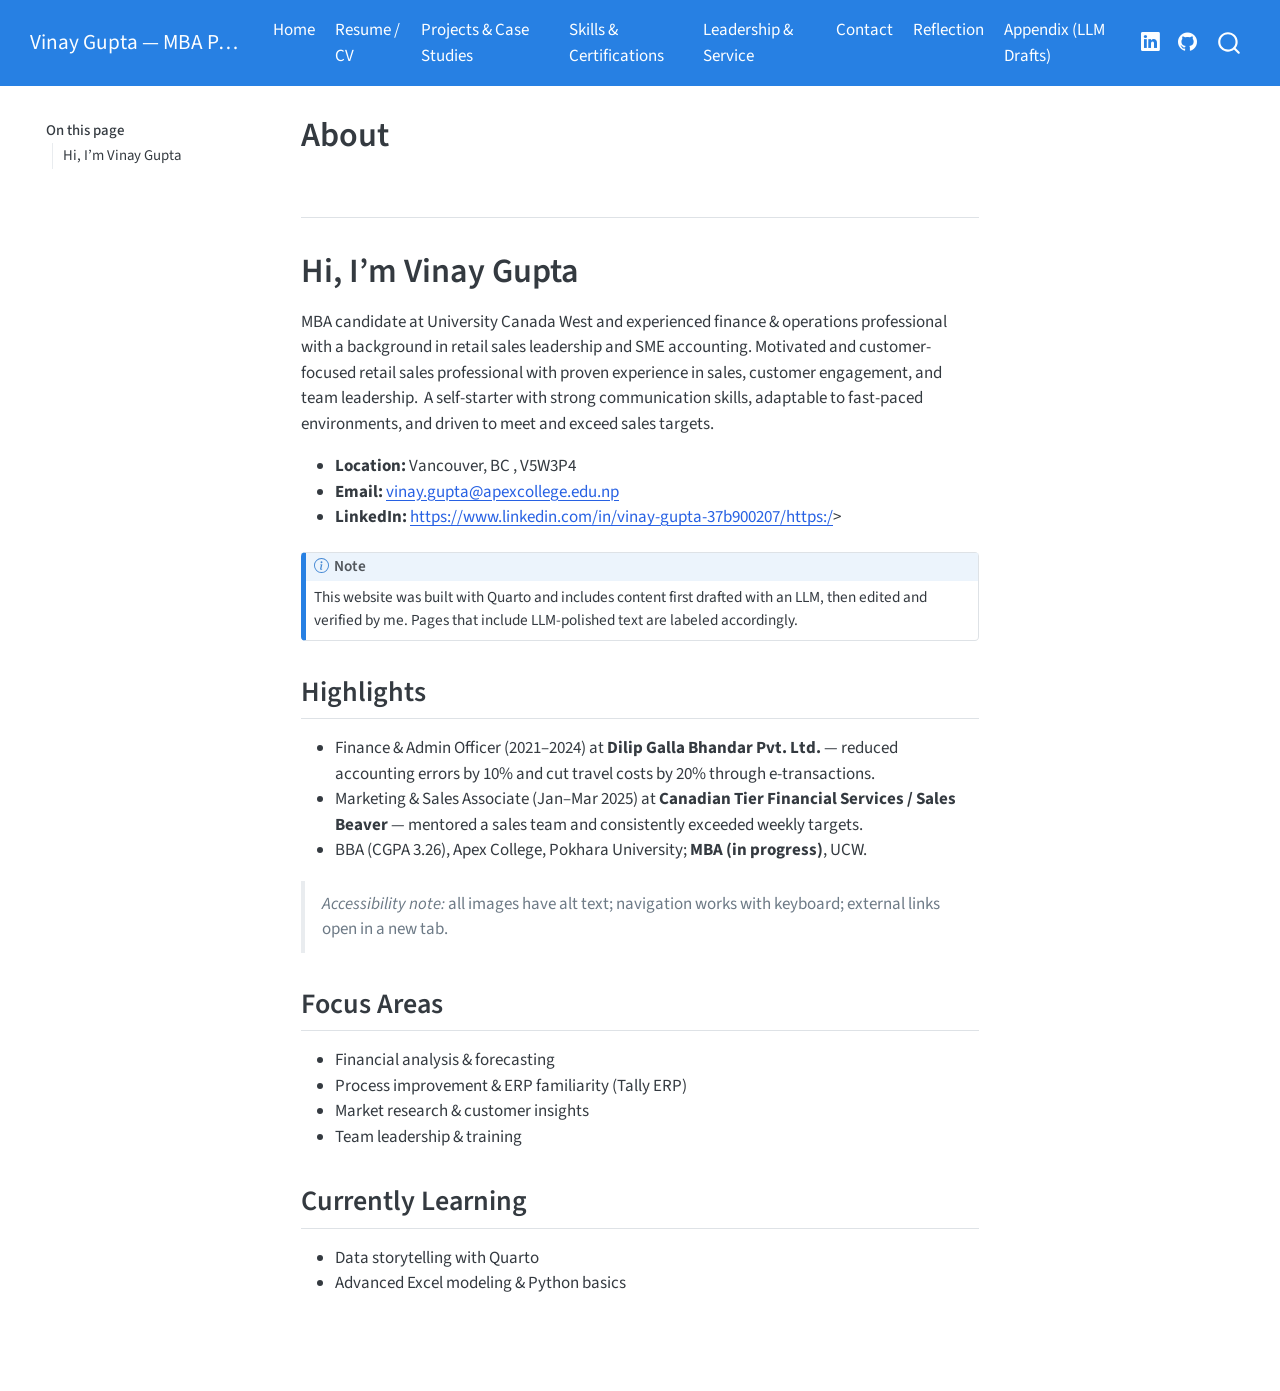
==== docs/index.html @ 06f9540e "Initial Quarto site" ====
<!DOCTYPE html>
<html xmlns="http://www.w3.org/1999/xhtml" lang="en" xml:lang="en"><head>

<meta charset="utf-8">
<meta name="generator" content="quarto-1.7.32">

<meta name="viewport" content="width=device-width, initial-scale=1.0, user-scalable=yes">


<title>About – Vinay Gupta — MBA Portfolio</title>
<style>
code{white-space: pre-wrap;}
span.smallcaps{font-variant: small-caps;}
div.columns{display: flex; gap: min(4vw, 1.5em);}
div.column{flex: auto; overflow-x: auto;}
div.hanging-indent{margin-left: 1.5em; text-indent: -1.5em;}
ul.task-list{list-style: none;}
ul.task-list li input[type="checkbox"] {
  width: 0.8em;
  margin: 0 0.8em 0.2em -1em; /* quarto-specific, see https://github.com/quarto-dev/quarto-cli/issues/4556 */ 
  vertical-align: middle;
}
</style>


<script src="site_libs/quarto-nav/quarto-nav.js"></script>
<script src="site_libs/quarto-nav/headroom.min.js"></script>
<script src="site_libs/clipboard/clipboard.min.js"></script>
<script src="site_libs/quarto-search/autocomplete.umd.js"></script>
<script src="site_libs/quarto-search/fuse.min.js"></script>
<script src="site_libs/quarto-search/quarto-search.js"></script>
<meta name="quarto:offset" content="./">
<script src="site_libs/quarto-html/quarto.js" type="module"></script>
<script src="site_libs/quarto-html/tabsets/tabsets.js" type="module"></script>
<script src="site_libs/quarto-html/popper.min.js"></script>
<script src="site_libs/quarto-html/tippy.umd.min.js"></script>
<script src="site_libs/quarto-html/anchor.min.js"></script>
<link href="site_libs/quarto-html/tippy.css" rel="stylesheet">
<link href="site_libs/quarto-html/quarto-syntax-highlighting-37eea08aefeeee20ff55810ff984fec1.css" rel="stylesheet" id="quarto-text-highlighting-styles">
<script src="site_libs/bootstrap/bootstrap.min.js"></script>
<link href="site_libs/bootstrap/bootstrap-icons.css" rel="stylesheet">
<link href="site_libs/bootstrap/bootstrap-b3aed8deb8408878d0e4e165d993d59e.min.css" rel="stylesheet" append-hash="true" id="quarto-bootstrap" data-mode="light">
<script id="quarto-search-options" type="application/json">{
  "location": "navbar",
  "copy-button": false,
  "collapse-after": 3,
  "panel-placement": "end",
  "type": "overlay",
  "limit": 50,
  "keyboard-shortcut": [
    "f",
    "/",
    "s"
  ],
  "show-item-context": false,
  "language": {
    "search-no-results-text": "No results",
    "search-matching-documents-text": "matching documents",
    "search-copy-link-title": "Copy link to search",
    "search-hide-matches-text": "Hide additional matches",
    "search-more-match-text": "more match in this document",
    "search-more-matches-text": "more matches in this document",
    "search-clear-button-title": "Clear",
    "search-text-placeholder": "",
    "search-detached-cancel-button-title": "Cancel",
    "search-submit-button-title": "Submit",
    "search-label": "Search"
  }
}</script>
<style>html{ scroll-behavior: smooth; }</style>


</head>

<body class="floating nav-fixed quarto-light">

<div id="quarto-search-results"></div>
  <header id="quarto-header" class="headroom fixed-top">
    <nav class="navbar navbar-expand-lg " data-bs-theme="dark">
      <div class="navbar-container container-fluid">
      <div class="navbar-brand-container mx-auto">
    <a class="navbar-brand" href="./index.html">
    <span class="navbar-title">Vinay Gupta — MBA Portfolio</span>
    </a>
  </div>
            <div id="quarto-search" class="" title="Search"></div>
          <button class="navbar-toggler" type="button" data-bs-toggle="collapse" data-bs-target="#navbarCollapse" aria-controls="navbarCollapse" role="menu" aria-expanded="false" aria-label="Toggle navigation" onclick="if (window.quartoToggleHeadroom) { window.quartoToggleHeadroom(); }">
  <span class="navbar-toggler-icon"></span>
</button>
          <div class="collapse navbar-collapse" id="navbarCollapse">
            <ul class="navbar-nav navbar-nav-scroll me-auto">
  <li class="nav-item">
    <a class="nav-link active" href="./index.html" aria-current="page"> 
<span class="menu-text">Home</span></a>
  </li>  
  <li class="nav-item">
    <a class="nav-link" href="./resume.html"> 
<span class="menu-text">Resume / CV</span></a>
  </li>  
  <li class="nav-item">
    <a class="nav-link" href="./projects.html"> 
<span class="menu-text">Projects &amp; Case Studies</span></a>
  </li>  
  <li class="nav-item">
    <a class="nav-link" href="./skills.html"> 
<span class="menu-text">Skills &amp; Certifications</span></a>
  </li>  
  <li class="nav-item">
    <a class="nav-link" href="./leadership.html"> 
<span class="menu-text">Leadership &amp; Service</span></a>
  </li>  
  <li class="nav-item">
    <a class="nav-link" href="./contact.html"> 
<span class="menu-text">Contact</span></a>
  </li>  
  <li class="nav-item">
    <a class="nav-link" href="./reflection.html"> 
<span class="menu-text">Reflection</span></a>
  </li>  
  <li class="nav-item">
    <a class="nav-link" href="./appendix.html"> 
<span class="menu-text">Appendix (LLM Drafts)</span></a>
  </li>  
</ul>
            <ul class="navbar-nav navbar-nav-scroll ms-auto">
  <li class="nav-item compact">
    <a class="nav-link" href="https://www.linkedin.com/in//"> <i class="bi bi-linkedin" role="img">
</i> 
<span class="menu-text"></span></a>
  </li>  
  <li class="nav-item compact">
    <a class="nav-link" href="https://github.com//"> <i class="bi bi-github" role="img">
</i> 
<span class="menu-text"></span></a>
  </li>  
</ul>
          </div> <!-- /navcollapse -->
            <div class="quarto-navbar-tools">
</div>
      </div> <!-- /container-fluid -->
    </nav>
</header>
<!-- content -->
<div id="quarto-content" class="quarto-container page-columns page-rows-contents page-layout-article page-navbar">
<!-- sidebar -->
  <nav id="quarto-sidebar" class="sidebar collapse collapse-horizontal quarto-sidebar-collapse-item sidebar-navigation floating overflow-auto">
    <nav id="TOC" role="doc-toc" class="toc-active">
    <h2 id="toc-title">On this page</h2>
   
  <ul>
  <li><a href="#section" id="toc-section" class="nav-link active" data-scroll-target="#section"></a></li>
  <li><a href="#hi-im-vinay-gupta" id="toc-hi-im-vinay-gupta" class="nav-link" data-scroll-target="#hi-im-vinay-gupta">Hi, I’m Vinay Gupta</a>
  <ul class="collapse">
  <li><a href="#highlights" id="toc-highlights" class="nav-link" data-scroll-target="#highlights">Highlights</a></li>
  </ul></li>
  </ul>
</nav>
</nav>
<div id="quarto-sidebar-glass" class="quarto-sidebar-collapse-item" data-bs-toggle="collapse" data-bs-target=".quarto-sidebar-collapse-item"></div>
<!-- margin-sidebar -->
    <div id="quarto-margin-sidebar" class="sidebar margin-sidebar zindex-bottom">
    </div>
<!-- main -->
<main class="content" id="quarto-document-content">

<header id="title-block-header" class="quarto-title-block default">
<div class="quarto-title">
<h1 class="title">About</h1>
</div>



<div class="quarto-title-meta">

    
  
    
  </div>
  


</header>


<section id="section" class="level2">
<h2 class="anchored" data-anchor-id="section"></h2>
</section>
<section id="hi-im-vinay-gupta" class="level1">
<h1>Hi, I’m Vinay Gupta</h1>
<p>MBA candidate at University Canada West and experienced finance &amp; operations professional with a background in retail sales leadership and SME accounting. Motivated and customer-focused retail sales professional with proven experience in sales, customer engagement, and team leadership.&nbsp; A self-starter with strong communication skills, adaptable to fast-paced environments, and driven to meet and exceed sales targets.</p>
<ul>
<li><strong>Location:</strong> Vancouver, BC , V5W3P4<br>
</li>
<li><strong>Email:</strong> <a href="mailto:vinay.gupta@apexcollege.edu.np" class="email">vinay.gupta@apexcollege.edu.np</a><br>
</li>
<li><strong>LinkedIn:</strong> <a href="https://www.linkedin.com/in/vinay-gupta-37b900207/">https://www.linkedin.com/in/vinay-gupta-37b900207/https:/</a>&gt;</li>
</ul>
<div class="callout callout-style-default callout-note callout-titled">
<div class="callout-header d-flex align-content-center">
<div class="callout-icon-container">
<i class="callout-icon"></i>
</div>
<div class="callout-title-container flex-fill">
Note
</div>
</div>
<div class="callout-body-container callout-body">
<p>This website was built with Quarto and includes content first drafted with an LLM, then edited and verified by me. Pages that include LLM-polished text are labeled accordingly.</p>
</div>
</div>
<section id="highlights" class="level2">
<h2 class="anchored" data-anchor-id="highlights">Highlights</h2>
<ul>
<li>Finance &amp; Admin Officer (2021–2024) at <strong>Dilip Galla Bhandar Pvt. Ltd.</strong> — reduced accounting errors by 10% and cut travel costs by 20% through e-transactions.</li>
<li>Marketing &amp; Sales Associate (Jan–Mar 2025) at <strong>Canadian Tier Financial Services / Sales Beaver</strong> — mentored a sales team and consistently exceeded weekly targets.</li>
<li>BBA (CGPA 3.26), Apex College, Pokhara University; <strong>MBA (in progress)</strong>, UCW.</li>
</ul>
<blockquote class="blockquote">
<p><em>Accessibility note:</em> all images have alt text; navigation works with keyboard; external links open in a new tab.</p>
</blockquote>
</section>
<div class="{{.panel-tabset}}">
<section id="focus-areas" class="level2">
<h2 class="anchored" data-anchor-id="focus-areas">Focus Areas</h2>
<ul>
<li>Financial analysis &amp; forecasting<br>
</li>
<li>Process improvement &amp; ERP familiarity (Tally ERP)<br>
</li>
<li>Market research &amp; customer insights<br>
</li>
<li>Team leadership &amp; training</li>
</ul>
</section>
<section id="currently-learning" class="level2">
<h2 class="anchored" data-anchor-id="currently-learning">Currently Learning</h2>
<ul>
<li>Data storytelling with Quarto<br>
</li>
<li>Advanced Excel modeling &amp; Python basics</li>
</ul>
</section>
</div>


</section>

</main> <!-- /main -->
<script id="quarto-html-after-body" type="application/javascript">
  window.document.addEventListener("DOMContentLoaded", function (event) {
    const icon = "";
    const anchorJS = new window.AnchorJS();
    anchorJS.options = {
      placement: 'right',
      icon: icon
    };
    anchorJS.add('.anchored');
    const isCodeAnnotation = (el) => {
      for (const clz of el.classList) {
        if (clz.startsWith('code-annotation-')) {                     
          return true;
        }
      }
      return false;
    }
    const onCopySuccess = function(e) {
      // button target
      const button = e.trigger;
      // don't keep focus
      button.blur();
      // flash "checked"
      button.classList.add('code-copy-button-checked');
      var currentTitle = button.getAttribute("title");
      button.setAttribute("title", "Copied!");
      let tooltip;
      if (window.bootstrap) {
        button.setAttribute("data-bs-toggle", "tooltip");
        button.setAttribute("data-bs-placement", "left");
        button.setAttribute("data-bs-title", "Copied!");
        tooltip = new bootstrap.Tooltip(button, 
          { trigger: "manual", 
            customClass: "code-copy-button-tooltip",
            offset: [0, -8]});
        tooltip.show();    
      }
      setTimeout(function() {
        if (tooltip) {
          tooltip.hide();
          button.removeAttribute("data-bs-title");
          button.removeAttribute("data-bs-toggle");
          button.removeAttribute("data-bs-placement");
        }
        button.setAttribute("title", currentTitle);
        button.classList.remove('code-copy-button-checked');
      }, 1000);
      // clear code selection
      e.clearSelection();
    }
    const getTextToCopy = function(trigger) {
        const codeEl = trigger.previousElementSibling.cloneNode(true);
        for (const childEl of codeEl.children) {
          if (isCodeAnnotation(childEl)) {
            childEl.remove();
          }
        }
        return codeEl.innerText;
    }
    const clipboard = new window.ClipboardJS('.code-copy-button:not([data-in-quarto-modal])', {
      text: getTextToCopy
    });
    clipboard.on('success', onCopySuccess);
    if (window.document.getElementById('quarto-embedded-source-code-modal')) {
      const clipboardModal = new window.ClipboardJS('.code-copy-button[data-in-quarto-modal]', {
        text: getTextToCopy,
        container: window.document.getElementById('quarto-embedded-source-code-modal')
      });
      clipboardModal.on('success', onCopySuccess);
    }
      var localhostRegex = new RegExp(/^(?:http|https):\/\/localhost\:?[0-9]*\//);
      var mailtoRegex = new RegExp(/^mailto:/);
        var filterRegex = new RegExp("https:\/\/<your-github-username>\.github\.io\/vinay-mba-portfolio");
      var isInternal = (href) => {
          return filterRegex.test(href) || localhostRegex.test(href) || mailtoRegex.test(href);
      }
      // Inspect non-navigation links and adorn them if external
     var links = window.document.querySelectorAll('a[href]:not(.nav-link):not(.navbar-brand):not(.toc-action):not(.sidebar-link):not(.sidebar-item-toggle):not(.pagination-link):not(.no-external):not([aria-hidden]):not(.dropdown-item):not(.quarto-navigation-tool):not(.about-link)');
      for (var i=0; i<links.length; i++) {
        const link = links[i];
        if (!isInternal(link.href)) {
          // undo the damage that might have been done by quarto-nav.js in the case of
          // links that we want to consider external
          if (link.dataset.originalHref !== undefined) {
            link.href = link.dataset.originalHref;
          }
            // target, if specified
            link.setAttribute("target", "_blank");
            if (link.getAttribute("rel") === null) {
              link.setAttribute("rel", "noopener");
            }
        }
      }
    function tippyHover(el, contentFn, onTriggerFn, onUntriggerFn) {
      const config = {
        allowHTML: true,
        maxWidth: 500,
        delay: 100,
        arrow: false,
        appendTo: function(el) {
            return el.parentElement;
        },
        interactive: true,
        interactiveBorder: 10,
        theme: 'quarto',
        placement: 'bottom-start',
      };
      if (contentFn) {
        config.content = contentFn;
      }
      if (onTriggerFn) {
        config.onTrigger = onTriggerFn;
      }
      if (onUntriggerFn) {
        config.onUntrigger = onUntriggerFn;
      }
      window.tippy(el, config); 
    }
    const noterefs = window.document.querySelectorAll('a[role="doc-noteref"]');
    for (var i=0; i<noterefs.length; i++) {
      const ref = noterefs[i];
      tippyHover(ref, function() {
        // use id or data attribute instead here
        let href = ref.getAttribute('data-footnote-href') || ref.getAttribute('href');
        try { href = new URL(href).hash; } catch {}
        const id = href.replace(/^#\/?/, "");
        const note = window.document.getElementById(id);
        if (note) {
          return note.innerHTML;
        } else {
          return "";
        }
      });
    }
    const xrefs = window.document.querySelectorAll('a.quarto-xref');
    const processXRef = (id, note) => {
      // Strip column container classes
      const stripColumnClz = (el) => {
        el.classList.remove("page-full", "page-columns");
        if (el.children) {
          for (const child of el.children) {
            stripColumnClz(child);
          }
        }
      }
      stripColumnClz(note)
      if (id === null || id.startsWith('sec-')) {
        // Special case sections, only their first couple elements
        const container = document.createElement("div");
        if (note.children && note.children.length > 2) {
          container.appendChild(note.children[0].cloneNode(true));
          for (let i = 1; i < note.children.length; i++) {
            const child = note.children[i];
            if (child.tagName === "P" && child.innerText === "") {
              continue;
            } else {
              container.appendChild(child.cloneNode(true));
              break;
            }
          }
          if (window.Quarto?.typesetMath) {
            window.Quarto.typesetMath(container);
          }
          return container.innerHTML
        } else {
          if (window.Quarto?.typesetMath) {
            window.Quarto.typesetMath(note);
          }
          return note.innerHTML;
        }
      } else {
        // Remove any anchor links if they are present
        const anchorLink = note.querySelector('a.anchorjs-link');
        if (anchorLink) {
          anchorLink.remove();
        }
        if (window.Quarto?.typesetMath) {
          window.Quarto.typesetMath(note);
        }
        if (note.classList.contains("callout")) {
          return note.outerHTML;
        } else {
          return note.innerHTML;
        }
      }
    }
    for (var i=0; i<xrefs.length; i++) {
      const xref = xrefs[i];
      tippyHover(xref, undefined, function(instance) {
        instance.disable();
        let url = xref.getAttribute('href');
        let hash = undefined; 
        if (url.startsWith('#')) {
          hash = url;
        } else {
          try { hash = new URL(url).hash; } catch {}
        }
        if (hash) {
          const id = hash.replace(/^#\/?/, "");
          const note = window.document.getElementById(id);
          if (note !== null) {
            try {
              const html = processXRef(id, note.cloneNode(true));
              instance.setContent(html);
            } finally {
              instance.enable();
              instance.show();
            }
          } else {
            // See if we can fetch this
            fetch(url.split('#')[0])
            .then(res => res.text())
            .then(html => {
              const parser = new DOMParser();
              const htmlDoc = parser.parseFromString(html, "text/html");
              const note = htmlDoc.getElementById(id);
              if (note !== null) {
                const html = processXRef(id, note);
                instance.setContent(html);
              } 
            }).finally(() => {
              instance.enable();
              instance.show();
            });
          }
        } else {
          // See if we can fetch a full url (with no hash to target)
          // This is a special case and we should probably do some content thinning / targeting
          fetch(url)
          .then(res => res.text())
          .then(html => {
            const parser = new DOMParser();
            const htmlDoc = parser.parseFromString(html, "text/html");
            const note = htmlDoc.querySelector('main.content');
            if (note !== null) {
              // This should only happen for chapter cross references
              // (since there is no id in the URL)
              // remove the first header
              if (note.children.length > 0 && note.children[0].tagName === "HEADER") {
                note.children[0].remove();
              }
              const html = processXRef(null, note);
              instance.setContent(html);
            } 
          }).finally(() => {
            instance.enable();
            instance.show();
          });
        }
      }, function(instance) {
      });
    }
        let selectedAnnoteEl;
        const selectorForAnnotation = ( cell, annotation) => {
          let cellAttr = 'data-code-cell="' + cell + '"';
          let lineAttr = 'data-code-annotation="' +  annotation + '"';
          const selector = 'span[' + cellAttr + '][' + lineAttr + ']';
          return selector;
        }
        const selectCodeLines = (annoteEl) => {
          const doc = window.document;
          const targetCell = annoteEl.getAttribute("data-target-cell");
          const targetAnnotation = annoteEl.getAttribute("data-target-annotation");
          const annoteSpan = window.document.querySelector(selectorForAnnotation(targetCell, targetAnnotation));
          const lines = annoteSpan.getAttribute("data-code-lines").split(",");
          const lineIds = lines.map((line) => {
            return targetCell + "-" + line;
          })
          let top = null;
          let height = null;
          let parent = null;
          if (lineIds.length > 0) {
              //compute the position of the single el (top and bottom and make a div)
              const el = window.document.getElementById(lineIds[0]);
              top = el.offsetTop;
              height = el.offsetHeight;
              parent = el.parentElement.parentElement;
            if (lineIds.length > 1) {
              const lastEl = window.document.getElementById(lineIds[lineIds.length - 1]);
              const bottom = lastEl.offsetTop + lastEl.offsetHeight;
              height = bottom - top;
            }
            if (top !== null && height !== null && parent !== null) {
              // cook up a div (if necessary) and position it 
              let div = window.document.getElementById("code-annotation-line-highlight");
              if (div === null) {
                div = window.document.createElement("div");
                div.setAttribute("id", "code-annotation-line-highlight");
                div.style.position = 'absolute';
                parent.appendChild(div);
              }
              div.style.top = top - 2 + "px";
              div.style.height = height + 4 + "px";
              div.style.left = 0;
              let gutterDiv = window.document.getElementById("code-annotation-line-highlight-gutter");
              if (gutterDiv === null) {
                gutterDiv = window.document.createElement("div");
                gutterDiv.setAttribute("id", "code-annotation-line-highlight-gutter");
                gutterDiv.style.position = 'absolute';
                const codeCell = window.document.getElementById(targetCell);
                const gutter = codeCell.querySelector('.code-annotation-gutter');
                gutter.appendChild(gutterDiv);
              }
              gutterDiv.style.top = top - 2 + "px";
              gutterDiv.style.height = height + 4 + "px";
            }
            selectedAnnoteEl = annoteEl;
          }
        };
        const unselectCodeLines = () => {
          const elementsIds = ["code-annotation-line-highlight", "code-annotation-line-highlight-gutter"];
          elementsIds.forEach((elId) => {
            const div = window.document.getElementById(elId);
            if (div) {
              div.remove();
            }
          });
          selectedAnnoteEl = undefined;
        };
          // Handle positioning of the toggle
      window.addEventListener(
        "resize",
        throttle(() => {
          elRect = undefined;
          if (selectedAnnoteEl) {
            selectCodeLines(selectedAnnoteEl);
          }
        }, 10)
      );
      function throttle(fn, ms) {
      let throttle = false;
      let timer;
        return (...args) => {
          if(!throttle) { // first call gets through
              fn.apply(this, args);
              throttle = true;
          } else { // all the others get throttled
              if(timer) clearTimeout(timer); // cancel #2
              timer = setTimeout(() => {
                fn.apply(this, args);
                timer = throttle = false;
              }, ms);
          }
        };
      }
        // Attach click handler to the DT
        const annoteDls = window.document.querySelectorAll('dt[data-target-cell]');
        for (const annoteDlNode of annoteDls) {
          annoteDlNode.addEventListener('click', (event) => {
            const clickedEl = event.target;
            if (clickedEl !== selectedAnnoteEl) {
              unselectCodeLines();
              const activeEl = window.document.querySelector('dt[data-target-cell].code-annotation-active');
              if (activeEl) {
                activeEl.classList.remove('code-annotation-active');
              }
              selectCodeLines(clickedEl);
              clickedEl.classList.add('code-annotation-active');
            } else {
              // Unselect the line
              unselectCodeLines();
              clickedEl.classList.remove('code-annotation-active');
            }
          });
        }
    const findCites = (el) => {
      const parentEl = el.parentElement;
      if (parentEl) {
        const cites = parentEl.dataset.cites;
        if (cites) {
          return {
            el,
            cites: cites.split(' ')
          };
        } else {
          return findCites(el.parentElement)
        }
      } else {
        return undefined;
      }
    };
    var bibliorefs = window.document.querySelectorAll('a[role="doc-biblioref"]');
    for (var i=0; i<bibliorefs.length; i++) {
      const ref = bibliorefs[i];
      const citeInfo = findCites(ref);
      if (citeInfo) {
        tippyHover(citeInfo.el, function() {
          var popup = window.document.createElement('div');
          citeInfo.cites.forEach(function(cite) {
            var citeDiv = window.document.createElement('div');
            citeDiv.classList.add('hanging-indent');
            citeDiv.classList.add('csl-entry');
            var biblioDiv = window.document.getElementById('ref-' + cite);
            if (biblioDiv) {
              citeDiv.innerHTML = biblioDiv.innerHTML;
            }
            popup.appendChild(citeDiv);
          });
          return popup.innerHTML;
        });
      }
    }
  });
  </script>
</div> <!-- /content -->




<script src="site_libs/quarto-html/zenscroll-min.js"></script>
</body></html>
---- docs/site_libs/quarto-html/tippy.css ----
.tippy-box[data-animation=fade][data-state=hidden]{opacity:0}[data-tippy-root]{max-width:calc(100vw - 10px)}.tippy-box{position:relative;background-color:#333;color:#fff;border-radius:4px;font-size:14px;line-height:1.4;white-space:normal;outline:0;transition-property:transform,visibility,opacity}.tippy-box[data-placement^=top]>.tippy-arrow{bottom:0}.tippy-box[data-placement^=top]>.tippy-arrow:before{bottom:-7px;left:0;border-width:8px 8px 0;border-top-color:initial;transform-origin:center top}.tippy-box[data-placement^=bottom]>.tippy-arrow{top:0}.tippy-box[data-placement^=bottom]>.tippy-arrow:before{top:-7px;left:0;border-width:0 8px 8px;border-bottom-color:initial;transform-origin:center bottom}.tippy-box[data-placement^=left]>.tippy-arrow{right:0}.tippy-box[data-placement^=left]>.tippy-arrow:before{border-width:8px 0 8px 8px;border-left-color:initial;right:-7px;transform-origin:center left}.tippy-box[data-placement^=right]>.tippy-arrow{left:0}.tippy-box[data-placement^=right]>.tippy-arrow:before{left:-7px;border-width:8px 8px 8px 0;border-right-color:initial;transform-origin:center right}.tippy-box[data-inertia][data-state=visible]{transition-timing-function:cubic-bezier(.54,1.5,.38,1.11)}.tippy-arrow{width:16px;height:16px;color:#333}.tippy-arrow:before{content:"";position:absolute;border-color:transparent;border-style:solid}.tippy-content{position:relative;padding:5px 9px;z-index:1}
---- docs/site_libs/quarto-html/quarto-syntax-highlighting-37eea08aefeeee20ff55810ff984fec1.css ----
/* quarto syntax highlight colors */
:root {
  --quarto-hl-ot-color: #003B4F;
  --quarto-hl-at-color: #657422;
  --quarto-hl-ss-color: #20794D;
  --quarto-hl-an-color: #5E5E5E;
  --quarto-hl-fu-color: #4758AB;
  --quarto-hl-st-color: #20794D;
  --quarto-hl-cf-color: #003B4F;
  --quarto-hl-op-color: #5E5E5E;
  --quarto-hl-er-color: #AD0000;
  --quarto-hl-bn-color: #AD0000;
  --quarto-hl-al-color: #AD0000;
  --quarto-hl-va-color: #111111;
  --quarto-hl-bu-color: inherit;
  --quarto-hl-ex-color: inherit;
  --quarto-hl-pp-color: #AD0000;
  --quarto-hl-in-color: #5E5E5E;
  --quarto-hl-vs-color: #20794D;
  --quarto-hl-wa-color: #5E5E5E;
  --quarto-hl-do-color: #5E5E5E;
  --quarto-hl-im-color: #00769E;
  --quarto-hl-ch-color: #20794D;
  --quarto-hl-dt-color: #AD0000;
  --quarto-hl-fl-color: #AD0000;
  --quarto-hl-co-color: #5E5E5E;
  --quarto-hl-cv-color: #5E5E5E;
  --quarto-hl-cn-color: #8f5902;
  --quarto-hl-sc-color: #5E5E5E;
  --quarto-hl-dv-color: #AD0000;
  --quarto-hl-kw-color: #003B4F;
}

/* other quarto variables */
:root {
  --quarto-font-monospace: SFMono-Regular, Menlo, Monaco, Consolas, "Liberation Mono", "Courier New", monospace;
}

/* syntax highlight based on Pandoc's rules */
pre > code.sourceCode > span {
  color: #003B4F;
}

code.sourceCode > span {
  color: #003B4F;
}

div.sourceCode,
div.sourceCode pre.sourceCode {
  color: #003B4F;
}

/* Normal */
code span {
  color: #003B4F;
}

/* Alert */
code span.al {
  color: #AD0000;
  font-style: inherit;
}

/* Annotation */
code span.an {
  color: #5E5E5E;
  font-style: inherit;
}

/* Attribute */
code span.at {
  color: #657422;
  font-style: inherit;
}

/* BaseN */
code span.bn {
  color: #AD0000;
  font-style: inherit;
}

/* BuiltIn */
code span.bu {
  font-style: inherit;
}

/* ControlFlow */
code span.cf {
  color: #003B4F;
  font-weight: bold;
  font-style: inherit;
}

/* Char */
code span.ch {
  color: #20794D;
  font-style: inherit;
}

/* Constant */
code span.cn {
  color: #8f5902;
  font-style: inherit;
}

/* Comment */
code span.co {
  color: #5E5E5E;
  font-style: inherit;
}

/* CommentVar */
code span.cv {
  color: #5E5E5E;
  font-style: italic;
}

/* Documentation */
code span.do {
  color: #5E5E5E;
  font-style: italic;
}

/* DataType */
code span.dt {
  color: #AD0000;
  font-style: inherit;
}

/* DecVal */
code span.dv {
  color: #AD0000;
  font-style: inherit;
}

/* Error */
code span.er {
  color: #AD0000;
  font-style: inherit;
}

/* Extension */
code span.ex {
  font-style: inherit;
}

/* Float */
code span.fl {
  color: #AD0000;
  font-style: inherit;
}

/* Function */
code span.fu {
  color: #4758AB;
  font-style: inherit;
}

/* Import */
code span.im {
  color: #00769E;
  font-style: inherit;
}

/* Information */
code span.in {
  color: #5E5E5E;
  font-style: inherit;
}

/* Keyword */
code span.kw {
  color: #003B4F;
  font-weight: bold;
  font-style: inherit;
}

/* Operator */
code span.op {
  color: #5E5E5E;
  font-style: inherit;
}

/* Other */
code span.ot {
  color: #003B4F;
  font-style: inherit;
}

/* Preprocessor */
code span.pp {
  color: #AD0000;
  font-style: inherit;
}

/* SpecialChar */
code span.sc {
  color: #5E5E5E;
  font-style: inherit;
}

/* SpecialString */
code span.ss {
  color: #20794D;
  font-style: inherit;
}

/* String */
code span.st {
  color: #20794D;
  font-style: inherit;
}

/* Variable */
code span.va {
  color: #111111;
  font-style: inherit;
}

/* VerbatimString */
code span.vs {
  color: #20794D;
  font-style: inherit;
}

/* Warning */
code span.wa {
  color: #5E5E5E;
  font-style: italic;
}

.prevent-inlining {
  content: "</";
}

/*# sourceMappingURL=27d3d809615f7771493d095567f04340.css.map */
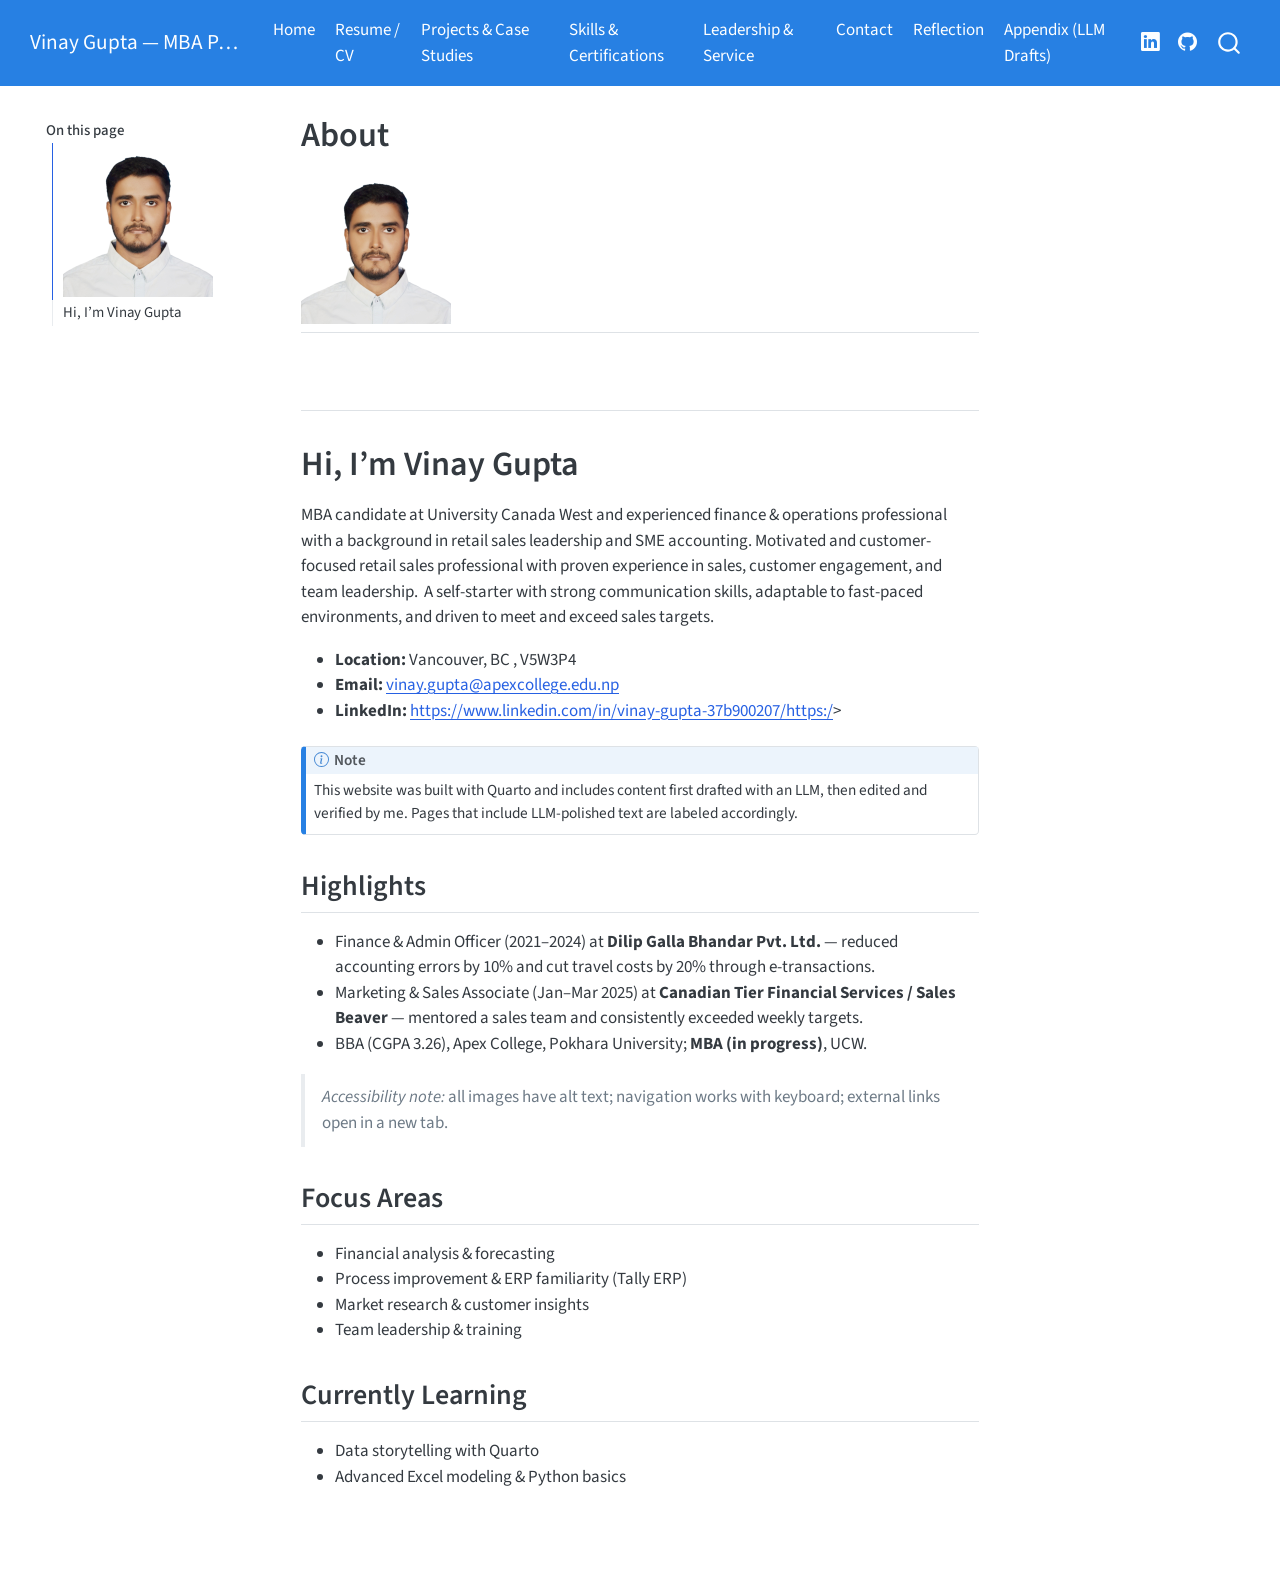
==== commit 0c1de618: "Fix: Generated portfolio site" ====
--- a/docs/index.html
+++ b/docs/index.html
@@ -148,7 +148,8 @@
     <h2 id="toc-title">On this page</h2>
    
   <ul>
-  <li><a href="#section" id="toc-section" class="nav-link active" data-scroll-target="#section"></a></li>
+  <li><a href="#section" id="toc-section" class="nav-link active" data-scroll-target="#section"><img src="assets/headshot.jpg" class="img-fluid" width="150"></a></li>
+  <li><a href="#section-1" id="toc-section-1" class="nav-link" data-scroll-target="#section-1"></a></li>
   <li><a href="#hi-im-vinay-gupta" id="toc-hi-im-vinay-gupta" class="nav-link" data-scroll-target="#hi-im-vinay-gupta">Hi, I’m Vinay Gupta</a>
   <ul class="collapse">
   <li><a href="#highlights" id="toc-highlights" class="nav-link" data-scroll-target="#highlights">Highlights</a></li>
@@ -183,7 +184,10 @@
 
 
 <section id="section" class="level2">
-<h2 class="anchored" data-anchor-id="section"></h2>
+<h2 class="anchored" data-anchor-id="section"><img src="assets/headshot.jpg" class="img-fluid" width="150"></h2>
+</section>
+<section id="section-1" class="level2">
+<h2 class="anchored" data-anchor-id="section-1"></h2>
 </section>
 <section id="hi-im-vinay-gupta" class="level1">
 <h1>Hi, I’m Vinay Gupta</h1>
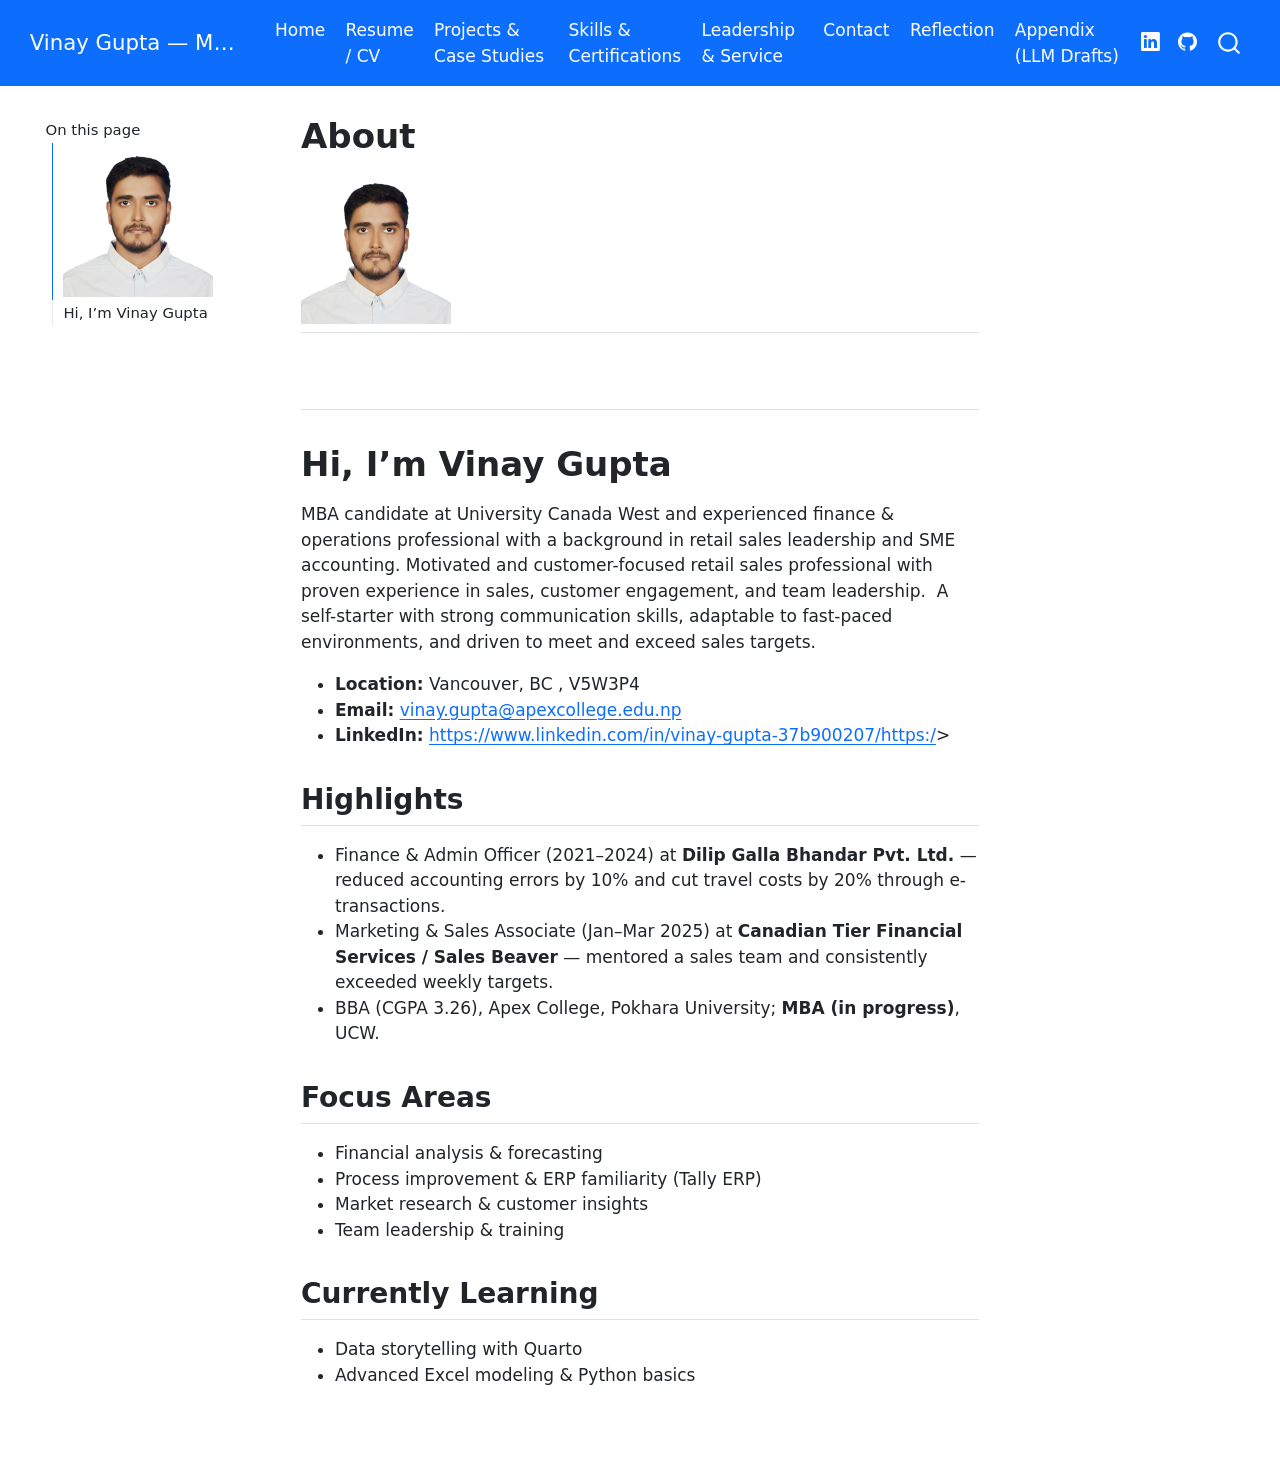
==== commit 0146e0d1: "Updated all portfolio pages with new content" ====
--- a/docs/index.html
+++ b/docs/index.html
@@ -39,7 +39,7 @@
 <link href="site_libs/quarto-html/quarto-syntax-highlighting-37eea08aefeeee20ff55810ff984fec1.css" rel="stylesheet" id="quarto-text-highlighting-styles">
 <script src="site_libs/bootstrap/bootstrap.min.js"></script>
 <link href="site_libs/bootstrap/bootstrap-icons.css" rel="stylesheet">
-<link href="site_libs/bootstrap/bootstrap-b3aed8deb8408878d0e4e165d993d59e.min.css" rel="stylesheet" append-hash="true" id="quarto-bootstrap" data-mode="light">
+<link href="site_libs/bootstrap/bootstrap-451c895cda47d75efce66772fc31bdcc.min.css" rel="stylesheet" append-hash="true" id="quarto-bootstrap" data-mode="light">
 <script id="quarto-search-options" type="application/json">{
   "location": "navbar",
   "copy-button": false,
@@ -153,6 +153,8 @@
   <li><a href="#hi-im-vinay-gupta" id="toc-hi-im-vinay-gupta" class="nav-link" data-scroll-target="#hi-im-vinay-gupta">Hi, I’m Vinay Gupta</a>
   <ul class="collapse">
   <li><a href="#highlights" id="toc-highlights" class="nav-link" data-scroll-target="#highlights">Highlights</a></li>
+  <li><a href="#focus-areas" id="toc-focus-areas" class="nav-link" data-scroll-target="#focus-areas">Focus Areas</a></li>
+  <li><a href="#currently-learning" id="toc-currently-learning" class="nav-link" data-scroll-target="#currently-learning">Currently Learning</a></li>
   </ul></li>
   </ul>
 </nav>
@@ -199,19 +201,6 @@
 </li>
 <li><strong>LinkedIn:</strong> <a href="https://www.linkedin.com/in/vinay-gupta-37b900207/">https://www.linkedin.com/in/vinay-gupta-37b900207/https:/</a>&gt;</li>
 </ul>
-<div class="callout callout-style-default callout-note callout-titled">
-<div class="callout-header d-flex align-content-center">
-<div class="callout-icon-container">
-<i class="callout-icon"></i>
-</div>
-<div class="callout-title-container flex-fill">
-Note
-</div>
-</div>
-<div class="callout-body-container callout-body">
-<p>This website was built with Quarto and includes content first drafted with an LLM, then edited and verified by me. Pages that include LLM-polished text are labeled accordingly.</p>
-</div>
-</div>
 <section id="highlights" class="level2">
 <h2 class="anchored" data-anchor-id="highlights">Highlights</h2>
 <ul>
@@ -219,11 +208,7 @@
 <li>Marketing &amp; Sales Associate (Jan–Mar 2025) at <strong>Canadian Tier Financial Services / Sales Beaver</strong> — mentored a sales team and consistently exceeded weekly targets.</li>
 <li>BBA (CGPA 3.26), Apex College, Pokhara University; <strong>MBA (in progress)</strong>, UCW.</li>
 </ul>
-<blockquote class="blockquote">
-<p><em>Accessibility note:</em> all images have alt text; navigation works with keyboard; external links open in a new tab.</p>
-</blockquote>
 </section>
-<div class="{{.panel-tabset}}">
 <section id="focus-areas" class="level2">
 <h2 class="anchored" data-anchor-id="focus-areas">Focus Areas</h2>
 <ul>
@@ -243,10 +228,9 @@
 </li>
 <li>Advanced Excel modeling &amp; Python basics</li>
 </ul>
+
+
 </section>
-</div>
-
-
 </section>
 
 </main> <!-- /main -->
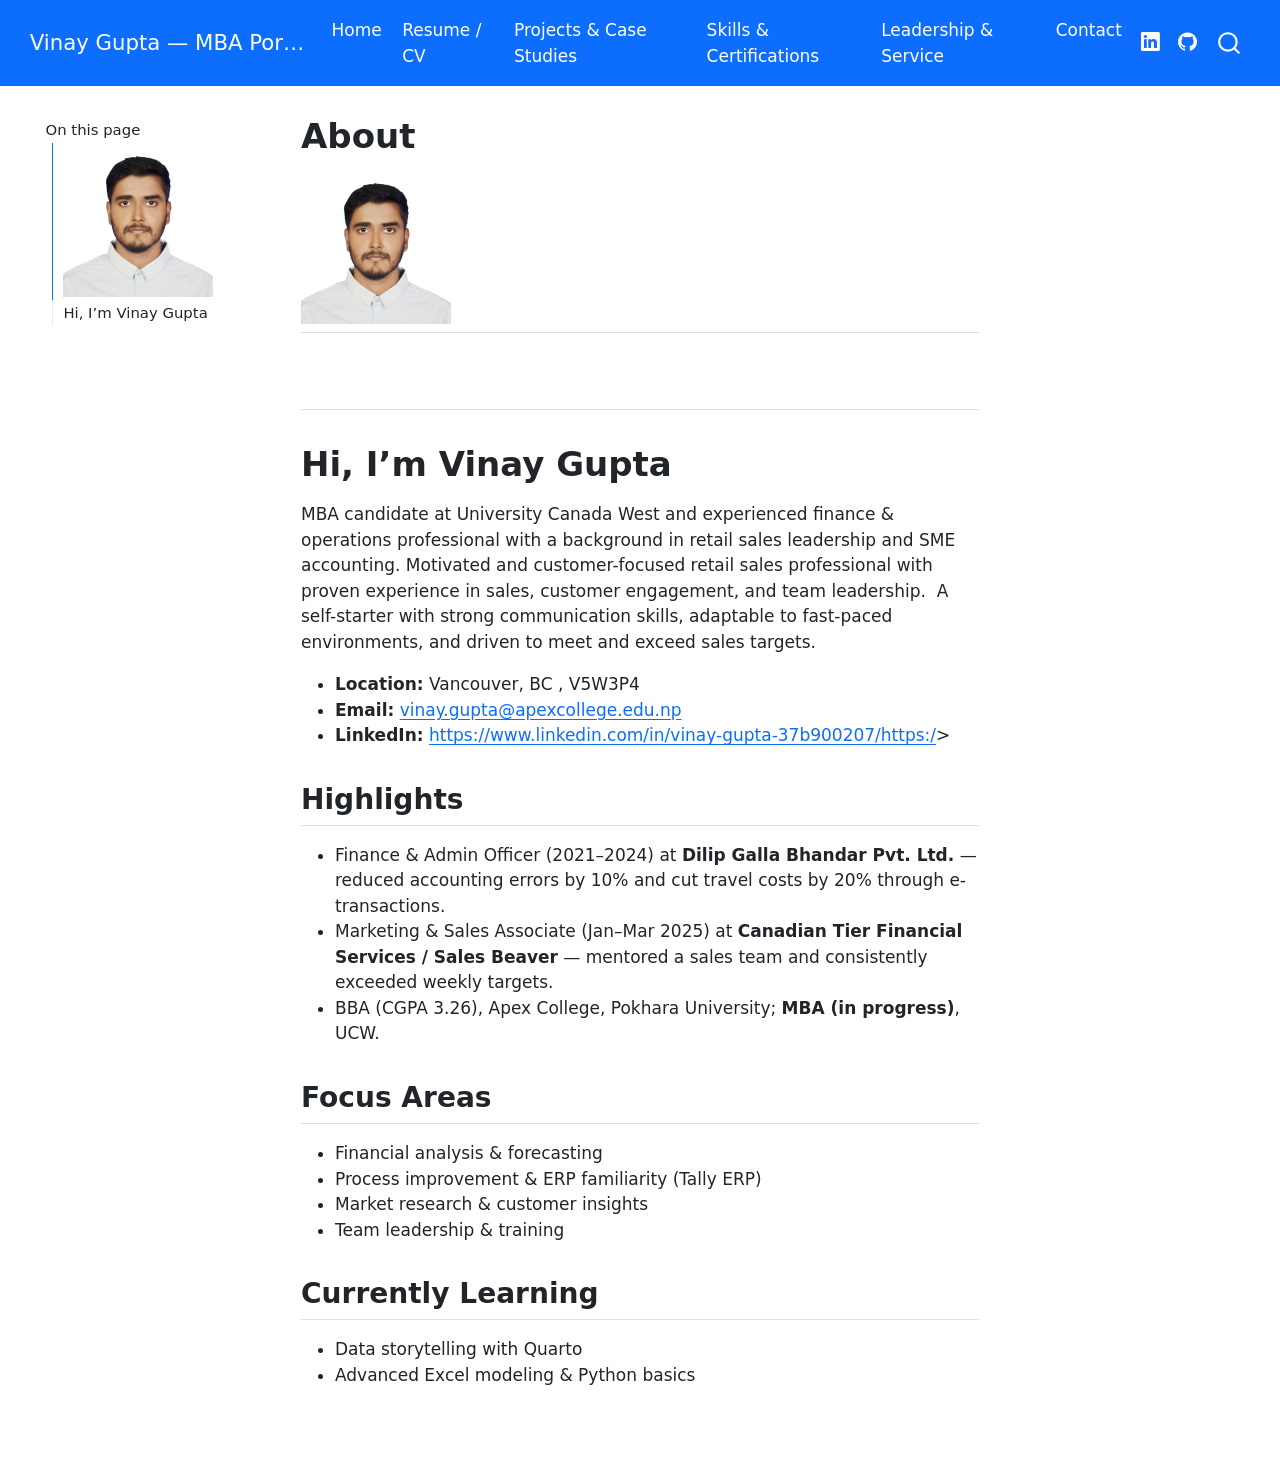
==== commit 7b7b333d: "Fixed YAML error, removed Reflection & Appendix pages" ====
--- a/docs/index.html
+++ b/docs/index.html
@@ -113,14 +113,6 @@
     <a class="nav-link" href="./contact.html"> 
 <span class="menu-text">Contact</span></a>
   </li>  
-  <li class="nav-item">
-    <a class="nav-link" href="./reflection.html"> 
-<span class="menu-text">Reflection</span></a>
-  </li>  
-  <li class="nav-item">
-    <a class="nav-link" href="./appendix.html"> 
-<span class="menu-text">Appendix (LLM Drafts)</span></a>
-  </li>  
 </ul>
             <ul class="navbar-nav navbar-nav-scroll ms-auto">
   <li class="nav-item compact">
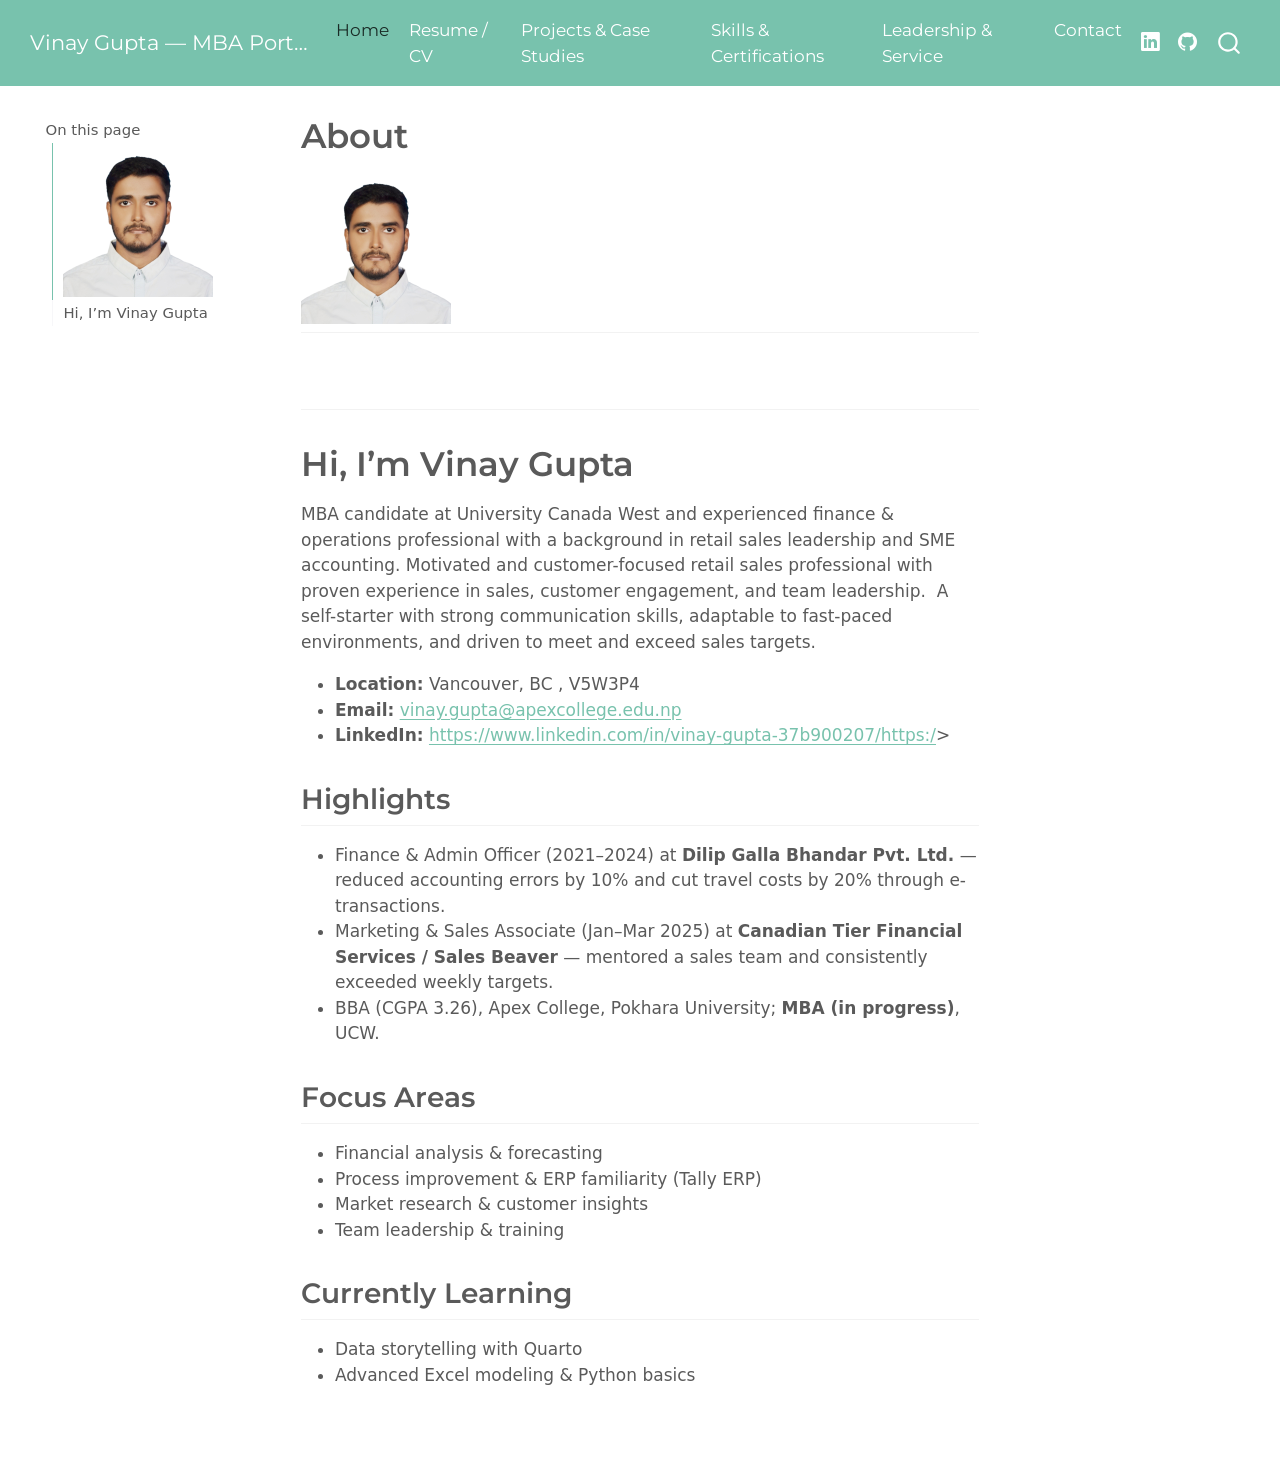
==== commit 7592e72d: "Switched site theme to Minty" ====
--- a/docs/index.html
+++ b/docs/index.html
@@ -39,7 +39,7 @@
 <link href="site_libs/quarto-html/quarto-syntax-highlighting-37eea08aefeeee20ff55810ff984fec1.css" rel="stylesheet" id="quarto-text-highlighting-styles">
 <script src="site_libs/bootstrap/bootstrap.min.js"></script>
 <link href="site_libs/bootstrap/bootstrap-icons.css" rel="stylesheet">
-<link href="site_libs/bootstrap/bootstrap-451c895cda47d75efce66772fc31bdcc.min.css" rel="stylesheet" append-hash="true" id="quarto-bootstrap" data-mode="light">
+<link href="site_libs/bootstrap/bootstrap-aab4890235fcc168c4da85bc8f7b2891.min.css" rel="stylesheet" append-hash="true" id="quarto-bootstrap" data-mode="light">
 <script id="quarto-search-options" type="application/json">{
   "location": "navbar",
   "copy-button": false,
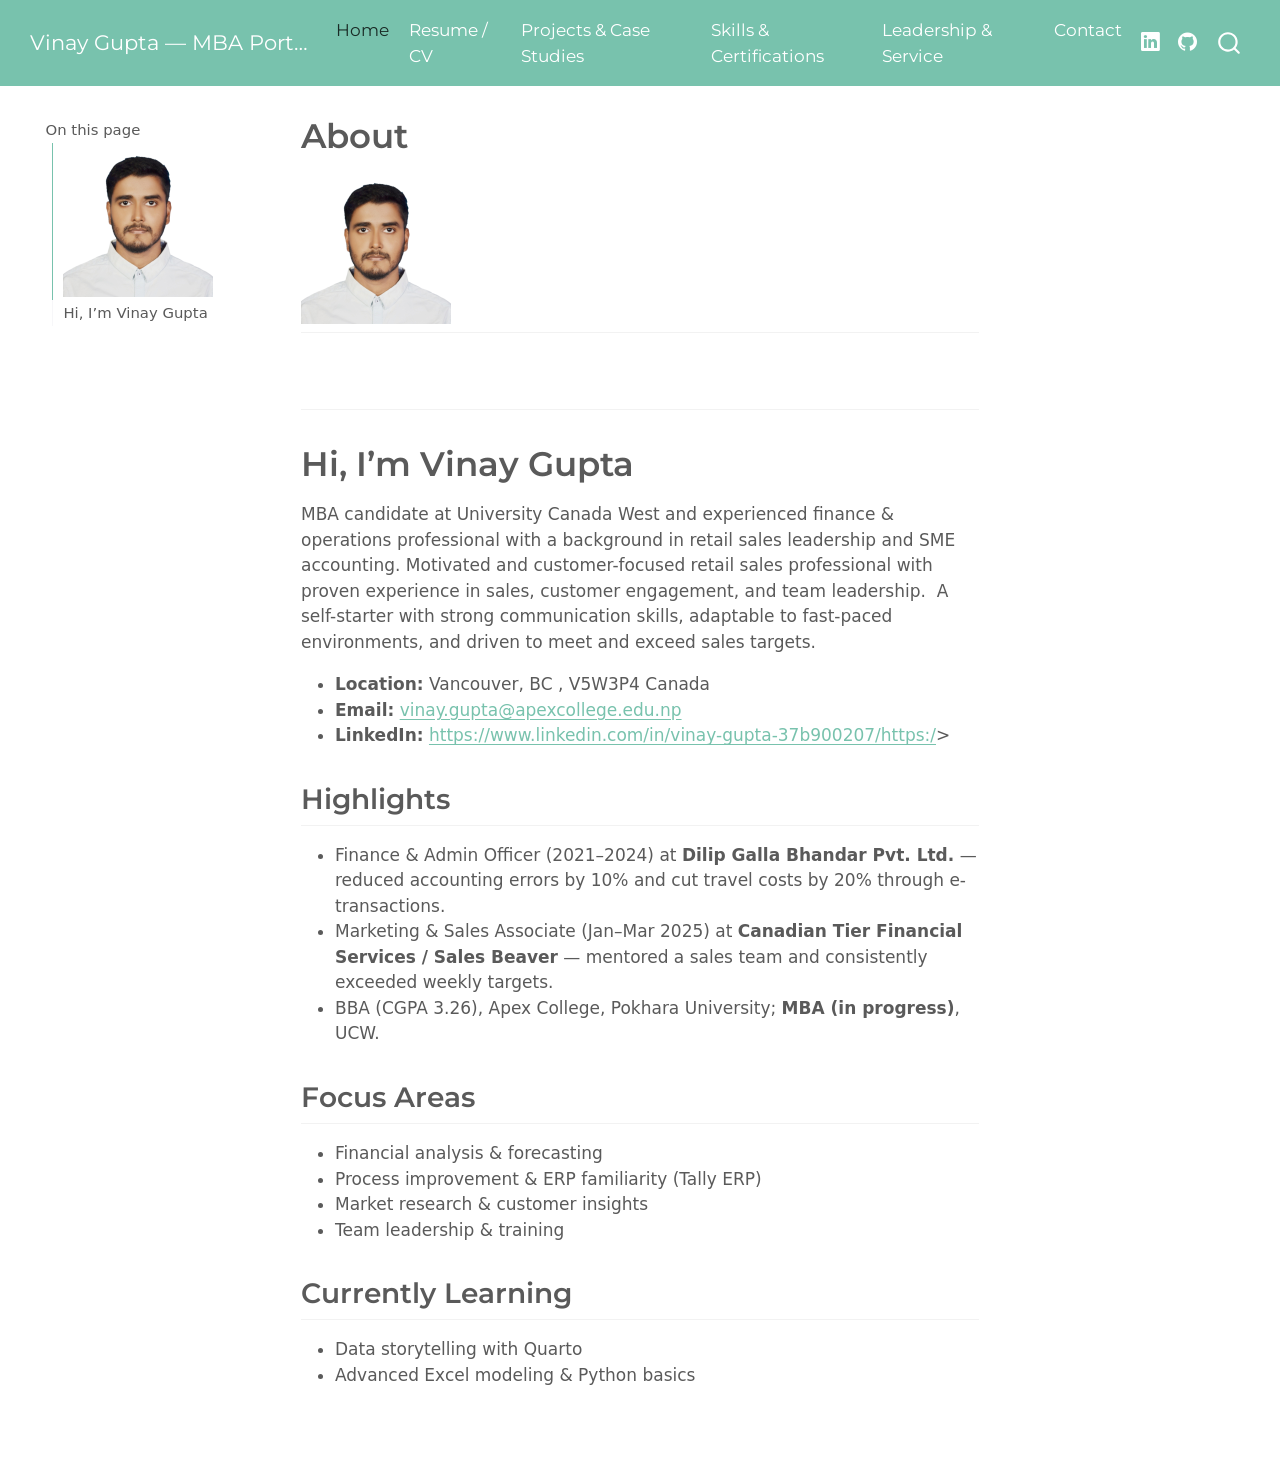
==== commit 745a91ef: "Updated all portfolio pages with new content" ====
--- a/docs/index.html
+++ b/docs/index.html
@@ -187,8 +187,7 @@
 <h1>Hi, I’m Vinay Gupta</h1>
 <p>MBA candidate at University Canada West and experienced finance &amp; operations professional with a background in retail sales leadership and SME accounting. Motivated and customer-focused retail sales professional with proven experience in sales, customer engagement, and team leadership.&nbsp; A self-starter with strong communication skills, adaptable to fast-paced environments, and driven to meet and exceed sales targets.</p>
 <ul>
-<li><strong>Location:</strong> Vancouver, BC , V5W3P4<br>
-</li>
+<li><strong>Location:</strong> Vancouver, BC , V5W3P4&nbsp;Canada</li>
 <li><strong>Email:</strong> <a href="mailto:vinay.gupta@apexcollege.edu.np" class="email">vinay.gupta@apexcollege.edu.np</a><br>
 </li>
 <li><strong>LinkedIn:</strong> <a href="https://www.linkedin.com/in/vinay-gupta-37b900207/">https://www.linkedin.com/in/vinay-gupta-37b900207/https:/</a>&gt;</li>
